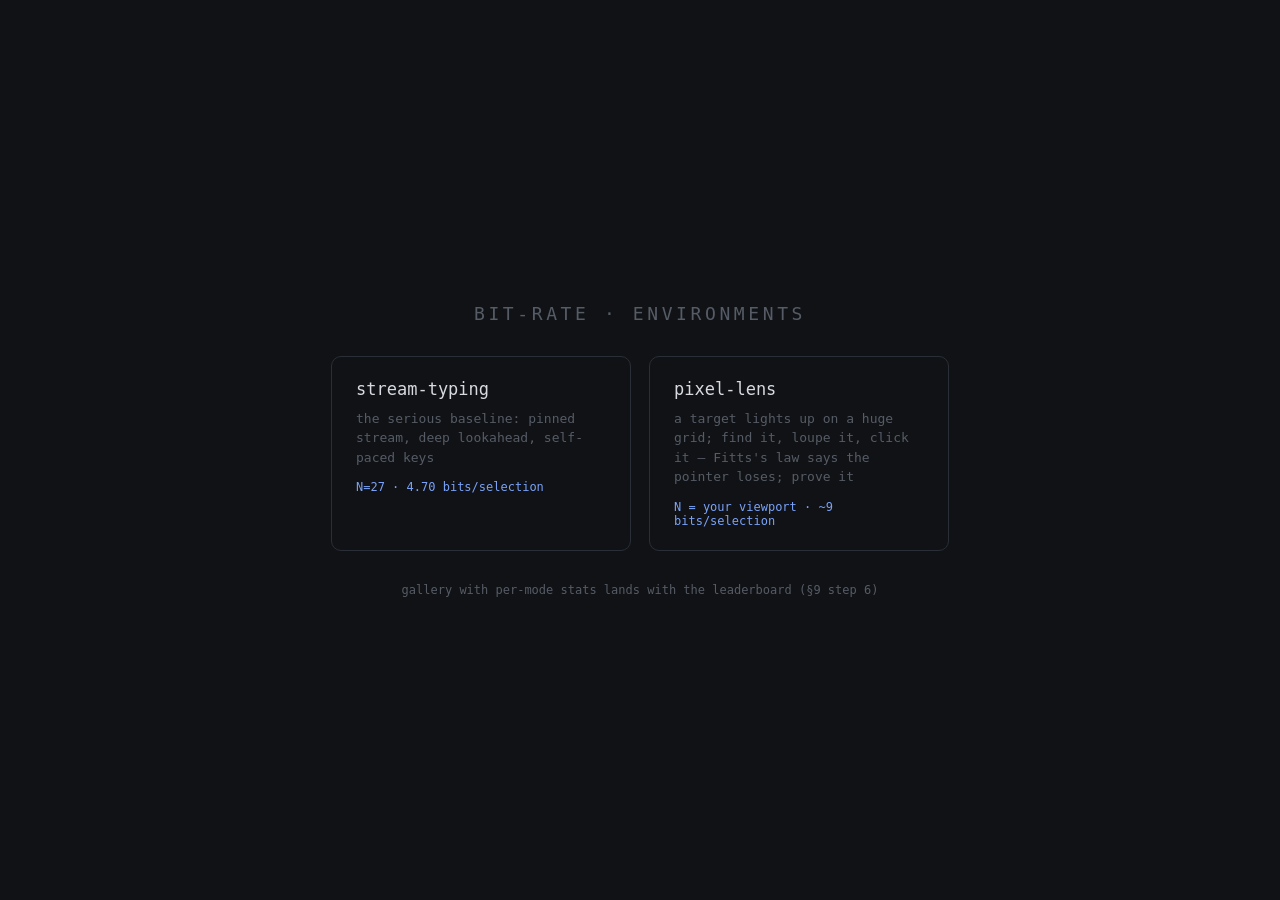
==== environments/index.html @ c582be6c "Add pixel-lens environment + numeric alphabets + shared results renderer - pixel-lens (spec §5): hug" ====
<!doctype html>
<html lang="en">
<head>
<meta charset="utf-8">
<meta name="viewport" content="width=device-width, initial-scale=1">
<title>bit-rate — environments</title>
<style>
  :root {
    --bg: #101216; --fg: #d7dae0; --dim: #565c66; --faint: #2a2e36;
    --caret: #7aa2f7;
    --mono: ui-monospace, SFMono-Regular, Menlo, Consolas, monospace;
  }
  * { margin: 0; padding: 0; box-sizing: border-box; }
  body {
    background: var(--bg); color: var(--fg); font-family: var(--mono);
    min-height: 100vh; display: flex; flex-direction: column;
    align-items: center; justify-content: center; gap: 2rem; padding: 24px;
  }
  h1 { font-size: 18px; letter-spacing: .2em; text-transform: uppercase; color: var(--dim); font-weight: normal; }
  .tiles { display: flex; gap: 18px; flex-wrap: wrap; justify-content: center; }
  a.tile {
    display: block; width: 300px; padding: 22px 24px; text-decoration: none;
    border: 1px solid var(--faint); border-radius: 10px; color: var(--fg);
  }
  a.tile:hover { border-color: var(--caret); }
  .tile .name { font-size: 17px; }
  .tile .desc { color: var(--dim); font-size: 13px; margin-top: .6rem; line-height: 1.5; }
  .tile .bits { color: var(--caret); font-size: 12px; margin-top: .8rem; }
  .foot { color: var(--dim); font-size: 12px; }
</style>
</head>
<body>
  <h1>bit-rate · environments</h1>
  <div class="tiles">
    <a class="tile" href="stream-typing/">
      <div class="name">stream-typing</div>
      <div class="desc">the serious baseline: pinned stream, deep lookahead, self-paced keys</div>
      <div class="bits">N=27 · 4.70 bits/selection</div>
    </a>
    <a class="tile" href="pixel-lens/">
      <div class="name">pixel-lens</div>
      <div class="desc">a target lights up on a huge grid; find it, loupe it, click it — Fitts's law says the pointer loses; prove it</div>
      <div class="bits">N = your viewport · ~9 bits/selection</div>
    </a>
  </div>
  <div class="foot">gallery with per-mode stats lands with the leaderboard (§9 step 6)</div>
</body>
</html>
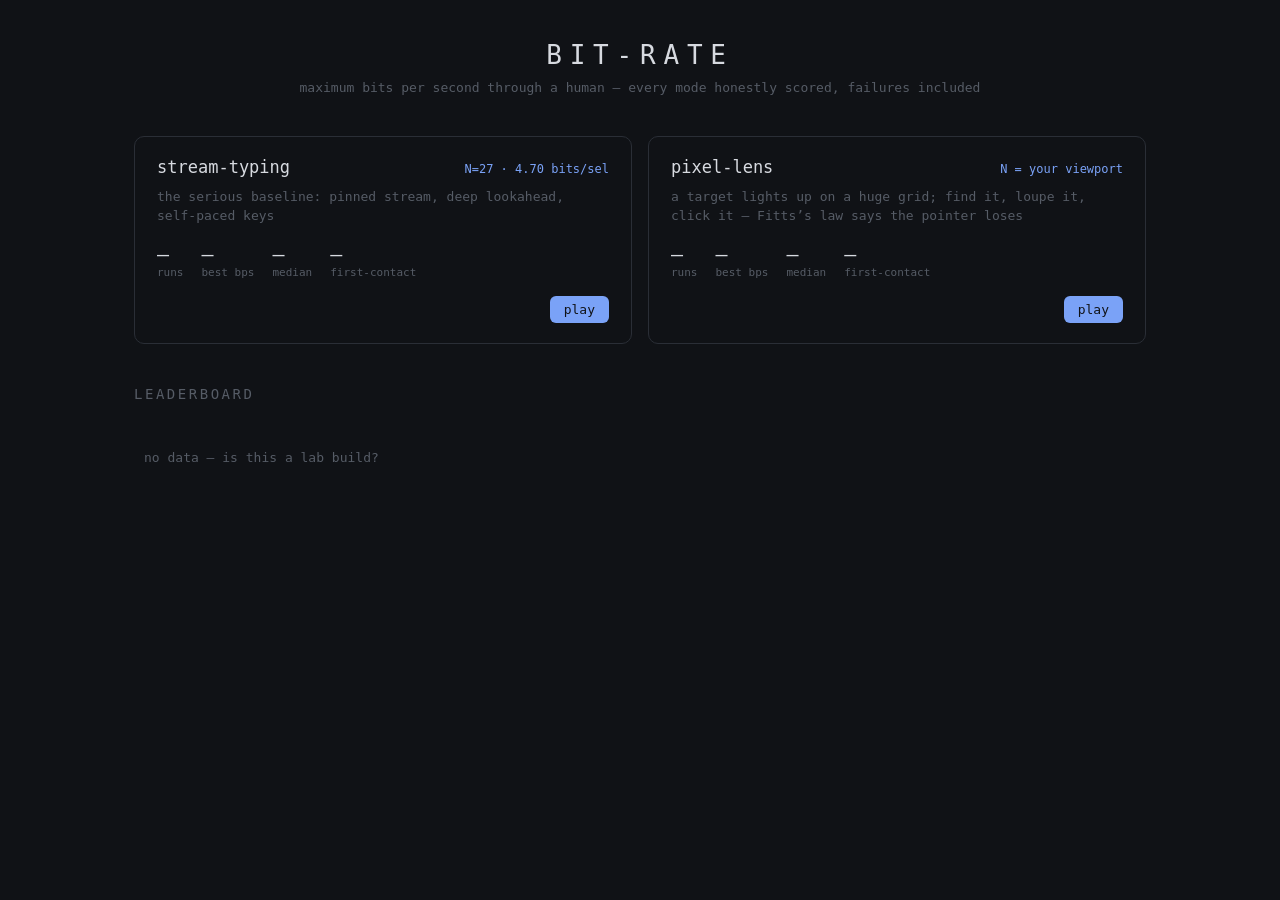
==== commit fce99a0a: "Step 6: leaderboard, run detail view, progress strips, gallery - Lab-only API (build-tagged out of s" ====
--- a/environments/index.html
+++ b/environments/index.html
@@ -3,46 +3,30 @@
 <head>
 <meta charset="utf-8">
 <meta name="viewport" content="width=device-width, initial-scale=1">
-<title>bit-rate — environments</title>
-<style>
-  :root {
-    --bg: #101216; --fg: #d7dae0; --dim: #565c66; --faint: #2a2e36;
-    --caret: #7aa2f7;
-    --mono: ui-monospace, SFMono-Regular, Menlo, Consolas, monospace;
-  }
-  * { margin: 0; padding: 0; box-sizing: border-box; }
-  body {
-    background: var(--bg); color: var(--fg); font-family: var(--mono);
-    min-height: 100vh; display: flex; flex-direction: column;
-    align-items: center; justify-content: center; gap: 2rem; padding: 24px;
-  }
-  h1 { font-size: 18px; letter-spacing: .2em; text-transform: uppercase; color: var(--dim); font-weight: normal; }
-  .tiles { display: flex; gap: 18px; flex-wrap: wrap; justify-content: center; }
-  a.tile {
-    display: block; width: 300px; padding: 22px 24px; text-decoration: none;
-    border: 1px solid var(--faint); border-radius: 10px; color: var(--fg);
-  }
-  a.tile:hover { border-color: var(--caret); }
-  .tile .name { font-size: 17px; }
-  .tile .desc { color: var(--dim); font-size: 13px; margin-top: .6rem; line-height: 1.5; }
-  .tile .bits { color: var(--caret); font-size: 12px; margin-top: .8rem; }
-  .foot { color: var(--dim); font-size: 12px; }
-</style>
+<title>bit-rate — gallery</title>
+<link rel="stylesheet" href="gallery.css">
+<link rel="stylesheet" href="common/results.css">
 </head>
 <body>
-  <h1>bit-rate · environments</h1>
-  <div class="tiles">
-    <a class="tile" href="stream-typing/">
-      <div class="name">stream-typing</div>
-      <div class="desc">the serious baseline: pinned stream, deep lookahead, self-paced keys</div>
-      <div class="bits">N=27 · 4.70 bits/selection</div>
-    </a>
-    <a class="tile" href="pixel-lens/">
-      <div class="name">pixel-lens</div>
-      <div class="desc">a target lights up on a huge grid; find it, loupe it, click it — Fitts's law says the pointer loses; prove it</div>
-      <div class="bits">N = your viewport · ~9 bits/selection</div>
-    </a>
-  </div>
-  <div class="foot">gallery with per-mode stats lands with the leaderboard (§9 step 6)</div>
+  <header>
+    <h1>bit-rate</h1>
+    <div class="tagline">maximum bits per second through a human — every mode honestly scored, failures included</div>
+  </header>
+
+  <section id="tiles"></section>
+
+  <section id="progress-section" hidden>
+    <h2>your progress</h2>
+    <div id="progress"></div>
+  </section>
+
+  <section id="board-section">
+    <h2>leaderboard <span id="board-note" class="note"></span></h2>
+    <div id="board-tabs"></div>
+    <div id="board"></div>
+  </section>
+
+<script src="common/results.js"></script>
+<script src="gallery.js"></script>
 </body>
 </html>
--- a/environments/gallery.css
+++ b/environments/gallery.css
@@ -0,0 +1,165 @@
+/* bit-rate gallery + leaderboard (spec §5, §4.4). */
+
+:root {
+  --bg: #101216;
+  --fg: #d7dae0;
+  --dim: #565c66;
+  --faint: #2a2e36;
+  --err: #e05252;
+  --accent: #e0b452;
+  --live: #58b368;
+  --caret: #7aa2f7;
+  --mono: ui-monospace, SFMono-Regular, Menlo, Consolas, monospace;
+}
+
+* { margin: 0; padding: 0; box-sizing: border-box; }
+[hidden] { display: none !important; }
+
+body {
+  background: var(--bg);
+  color: var(--fg);
+  font-family: var(--mono);
+  padding: 40px 24px 80px;
+  max-width: 1060px;
+  margin: 0 auto;
+}
+
+header { text-align: center; margin-bottom: 2.6rem; }
+h1 { font-size: 26px; letter-spacing: .3em; text-transform: uppercase; font-weight: normal; }
+.tagline { color: var(--dim); font-size: 13px; margin-top: .6rem; }
+
+h2 {
+  font-size: 14px;
+  letter-spacing: .18em;
+  text-transform: uppercase;
+  color: var(--dim);
+  font-weight: normal;
+  margin: 2.6rem 0 1rem;
+}
+h2 .note { text-transform: none; letter-spacing: 0; font-size: 12px; }
+
+/* ---- environment tiles ---- */
+
+#tiles {
+  display: grid;
+  grid-template-columns: repeat(auto-fit, minmax(300px, 1fr));
+  gap: 16px;
+}
+.tile-env {
+  border: 1px solid var(--faint);
+  border-radius: 10px;
+  padding: 20px 22px;
+}
+.tile-env .t-head { display: flex; justify-content: space-between; align-items: baseline; }
+.tile-env .t-name { font-size: 17px; }
+.tile-env .t-bits { color: var(--caret); font-size: 12px; }
+.tile-env .t-desc { color: var(--dim); font-size: 13px; margin-top: .6rem; line-height: 1.5; min-height: 2.8em; }
+.tile-env .t-stats { display: flex; gap: 18px; margin-top: 1rem; }
+.tile-env .t-stat .v { font-size: 20px; color: var(--fg); }
+.tile-env .t-stat .l { font-size: 11px; color: var(--dim); }
+.tile-env .t-foot { display: flex; justify-content: space-between; align-items: center; margin-top: 1.1rem; }
+.tile-env .t-spark svg { display: block; }
+.tile-env a.launch {
+  color: var(--bg);
+  background: var(--caret);
+  text-decoration: none;
+  font-size: 13px;
+  padding: 6px 14px;
+  border-radius: 6px;
+}
+.tile-env a.launch:hover { filter: brightness(1.1); }
+.tile-env .t-none { color: var(--dim); font-size: 12px; }
+
+/* ---- progress strips ---- */
+
+#progress {
+  display: grid;
+  grid-template-columns: repeat(auto-fit, minmax(320px, 1fr));
+  gap: 22px;
+}
+#progress figure figcaption { color: var(--dim); font-size: 12px; margin-bottom: 6px; }
+#progress svg { width: 100%; height: auto; display: block; }
+
+/* ---- leaderboard ---- */
+
+#board-tabs { display: flex; gap: 8px; margin-bottom: 12px; }
+#board-tabs button {
+  font-family: var(--mono);
+  font-size: 13px;
+  color: var(--dim);
+  background: none;
+  border: 1px solid var(--faint);
+  border-radius: 5px;
+  padding: 4px 12px;
+  cursor: pointer;
+}
+#board-tabs button:hover { color: var(--fg); }
+#board-tabs button.on { color: var(--bg); background: var(--caret); border-color: var(--caret); }
+
+table.lb { width: 100%; border-collapse: collapse; }
+.lb th {
+  text-align: left;
+  color: var(--dim);
+  font-size: 11px;
+  font-weight: normal;
+  letter-spacing: .08em;
+  text-transform: uppercase;
+  padding: 6px 10px;
+  border-bottom: 1px solid var(--faint);
+}
+.lb td {
+  padding: 9px 10px;
+  font-size: 14px;
+  border-bottom: 1px solid #1a1d23;
+  color: var(--dim);
+}
+.lb tr.row { cursor: pointer; }
+.lb tr.row:hover td { background: #14171c; }
+.lb td.bps { color: var(--fg); font-size: 16px; font-variant-numeric: tabular-nums; }
+.lb td.rank { color: var(--dim); font-variant-numeric: tabular-nums; }
+.lb .you {
+  color: var(--live);
+  border: 1px solid var(--live);
+  border-radius: 3px;
+  font-size: 10px;
+  padding: 0 5px;
+  margin-left: 7px;
+}
+.lb .player { color: var(--fg); }
+.lb tr.detail-row > td { padding: 0; border-bottom: 1px solid var(--faint); }
+
+.lb-detail { padding: 20px 12px 26px; }
+.lb-detail .d-head {
+  display: flex;
+  justify-content: space-between;
+  align-items: baseline;
+  margin-bottom: 14px;
+  flex-wrap: wrap;
+  gap: 8px;
+}
+.lb-detail .d-title { color: var(--dim); font-size: 12px; }
+.lb-detail .d-title b { color: var(--fg); font-weight: normal; }
+.lb-detail a.replay {
+  color: var(--caret);
+  text-decoration: none;
+  font-size: 13px;
+  border: 1px solid var(--caret);
+  border-radius: 5px;
+  padding: 4px 12px;
+}
+.lb-detail a.replay:hover { background: rgba(122, 162, 247, .12); }
+/* The shared renderer's containers, scoped inside a detail row. */
+.lb-detail .d-tiles { display: flex; flex-wrap: wrap; gap: 10px; margin-bottom: 16px; }
+.lb-detail .d-charts { display: flex; flex-wrap: wrap; gap: 22px; }
+.lb-detail .d-charts figure { flex: 1 1 340px; max-width: 480px; }
+.lb-detail .d-charts figcaption { color: var(--dim); font-size: 12px; margin-bottom: 6px; }
+.lb-detail .d-charts .err-key { color: var(--err); float: right; }
+.lb-detail .d-charts svg { width: 100%; height: auto; display: block; }
+.lb-detail .d-loading { color: var(--dim); font-size: 13px; padding: 12px; }
+
+.empty {
+  color: var(--dim);
+  font-size: 13px;
+  padding: 18px 10px;
+  line-height: 1.6;
+}
--- a/environments/common/results.css
+++ b/environments/common/results.css
@@ -0,0 +1,82 @@
+/* Shared post-run results view + chart styles (spec §4.3/§4.4:
+   one renderer, every environment). Pages define the color vars. */
+
+
+#results {
+  position: absolute;
+  inset: 0;
+  overflow-y: auto;
+  display: flex;
+  flex-direction: column;
+  align-items: center;
+  padding: 4vh 24px 24px;
+}
+
+#res-hero { text-align: center; }
+#res-hero .res-title {
+  color: var(--dim);
+  font-size: 14px;
+  letter-spacing: .15em;
+  text-transform: uppercase;
+}
+#res-hero .res-bps {
+  font-size: 72px;           /* hero figure; same face as everything else */
+  color: var(--fg);
+  line-height: 1.15;
+}
+#res-hero .res-bps span { font-size: 22px; color: var(--dim); }
+#res-hero .res-sub { color: var(--dim); font-size: 16px; margin-top: .3rem; }
+#res-hero .res-sub b { color: var(--fg); font-weight: normal; }
+#res-hero .res-note { color: var(--dim); font-size: 13px; margin-top: .6rem; }
+#res-hero .res-note.warn { color: var(--err); }
+
+#res-tiles {
+  display: flex;
+  flex-wrap: wrap;
+  justify-content: center;
+  gap: 10px;
+  margin-top: 2rem;
+  max-width: 860px;
+}
+.tile {
+  border: 1px solid var(--faint);
+  border-radius: 8px;
+  padding: 10px 16px;
+  min-width: 118px;
+}
+.tile .t-label { color: var(--dim); font-size: 11px; letter-spacing: .05em; }
+.tile .t-value { color: var(--fg); font-size: 24px; margin-top: 2px; }
+.tile .t-sub { color: var(--dim); font-size: 11px; margin-top: 2px; }
+
+#res-charts {
+  display: flex;
+  flex-wrap: wrap;
+  justify-content: center;
+  gap: 22px;
+  margin-top: 1.8rem;
+  width: 100%;
+  max-width: 1000px;
+}
+#res-charts figure { flex: 1 1 380px; max-width: 500px; }
+#res-charts figcaption {
+  color: var(--dim);
+  font-size: 12px;
+  letter-spacing: .05em;
+  margin-bottom: 6px;
+}
+#res-charts .err-key { color: var(--err); float: right; }
+#res-charts svg { width: 100%; height: auto; display: block; }
+/* Chart mark classes are global: the results view, the leaderboard detail
+   rows, and the gallery sparklines/progress strips all draw with them. */
+svg .grid { stroke: var(--faint); stroke-width: 1; }
+svg .axis-label { fill: var(--dim); font-size: 10px; font-family: var(--mono); }
+svg .data-line { stroke: var(--caret); stroke-width: 2; fill: none; stroke-linejoin: round; stroke-linecap: round; }
+svg .data-wash { fill: var(--caret); opacity: .1; }
+svg .data-dot { fill: var(--caret); stroke: var(--bg); stroke-width: 2; }
+svg .data-bar { fill: var(--caret); }
+svg .err-tick { fill: var(--err); }
+svg .marker-line { stroke: var(--dim); stroke-width: 1; }
+
+#res-footer { color: var(--dim); font-size: 13px; margin-top: 2rem; }
+#res-footer b { color: var(--fg); font-weight: normal; }
+
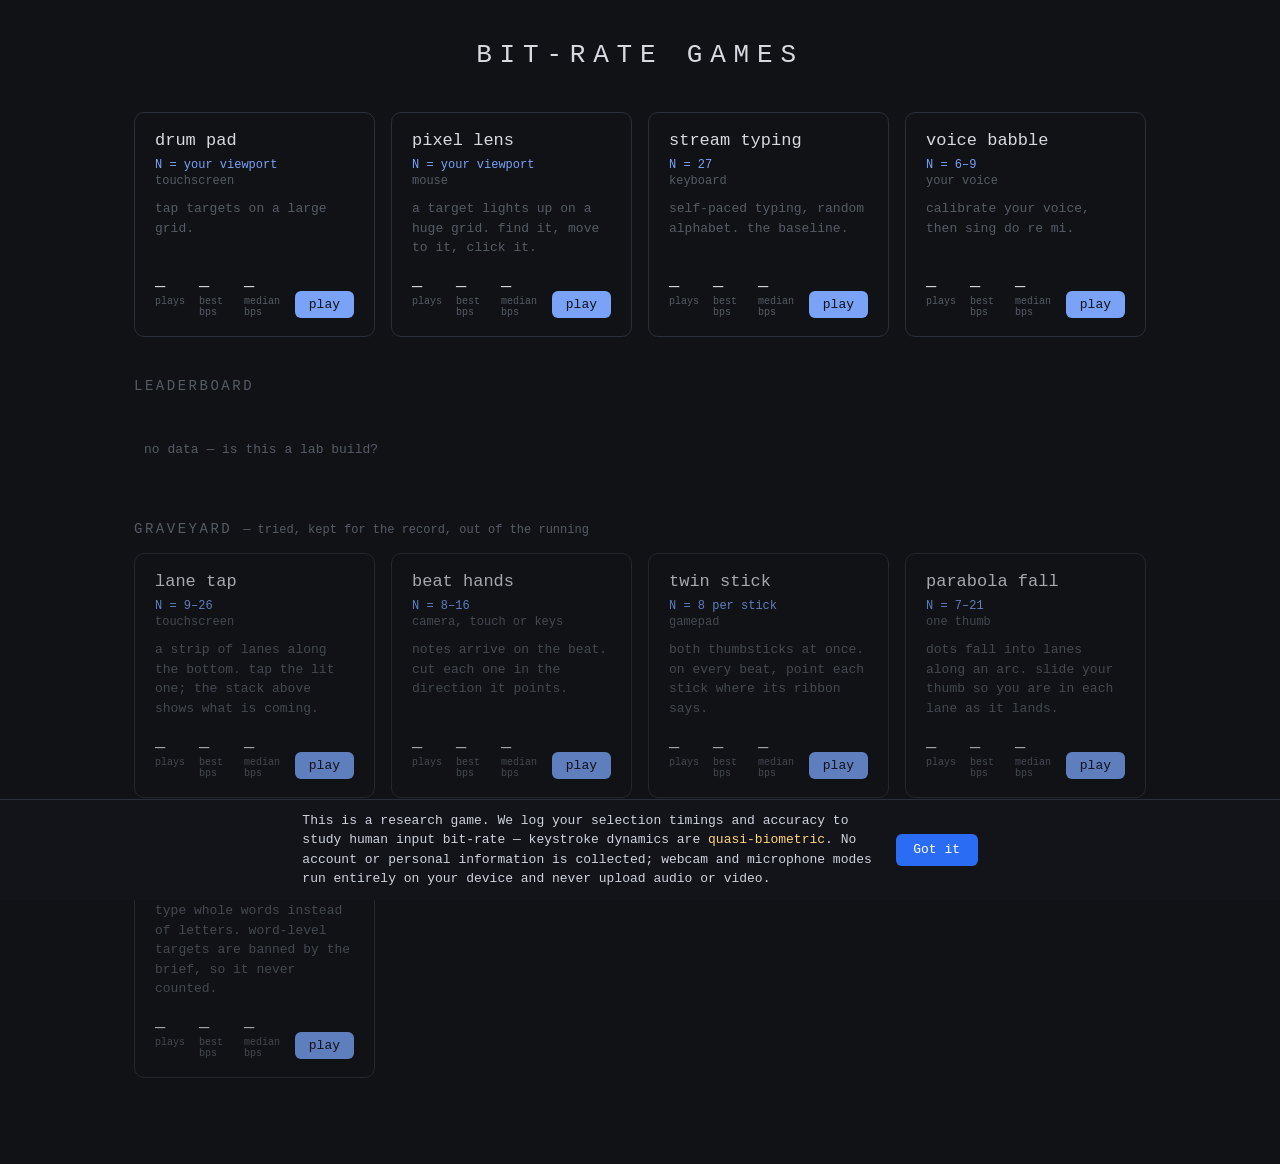
==== commit dc0d2b7f: "envs: one header band everywhere; split pixel lens / drum pad; rebuild the gallery Resolves the §4.3" ====
--- a/environments/index.html
+++ b/environments/index.html
@@ -9,16 +9,10 @@
 </head>
 <body>
   <header>
-    <h1>bit-rate</h1>
-    <div class="tagline">maximum bits per second through a human — every mode honestly scored, failures included</div>
+    <h1>bit-rate games</h1>
   </header>
 
   <section id="tiles"></section>
-
-  <section id="progress-section" hidden>
-    <h2>your progress</h2>
-    <div id="progress"></div>
-  </section>
 
   <section id="board-section">
     <h2>leaderboard <span id="board-note" class="note"></span></h2>
@@ -26,6 +20,19 @@
     <div id="board"></div>
   </section>
 
+  <section id="progress-section" hidden>
+    <h2>your progress</h2>
+    <div id="progress"></div>
+  </section>
+
+  <!-- The graveyard: built, played, and beaten by something above. Kept
+       because a mode that didn't work is a result too — but out of the
+       leaderboard, which ranks the games still in the running. -->
+  <section id="graveyard-section" hidden>
+    <h2>graveyard <span class="note">— tried, kept for the record, out of the running</span></h2>
+    <div id="graveyard"></div>
+  </section>
+
 <script src="common/results.js"></script>
 <script src="gallery.js"></script>
 </body>
--- a/environments/gallery.css
+++ b/environments/gallery.css
@@ -26,7 +26,6 @@
 
 header { text-align: center; margin-bottom: 2.6rem; }
 h1 { font-size: 26px; letter-spacing: .3em; text-transform: uppercase; font-weight: normal; }
-.tagline { color: var(--dim); font-size: 13px; margin-top: .6rem; }
 
 h2 {
   font-size: 14px;
@@ -40,25 +39,38 @@
 
 /* ---- environment tiles ---- */
 
-#tiles {
+/* The four live games sit side by side; the graveyard uses the same card. */
+#tiles, #graveyard {
   display: grid;
-  grid-template-columns: repeat(auto-fit, minmax(300px, 1fr));
+  grid-template-columns: repeat(auto-fit, minmax(230px, 1fr));
   gap: 16px;
 }
 .tile-env {
+  display: flex;
+  flex-direction: column;
   border: 1px solid var(--faint);
   border-radius: 10px;
-  padding: 20px 22px;
+  padding: 18px 20px;
 }
-.tile-env .t-head { display: flex; justify-content: space-between; align-items: baseline; }
-.tile-env .t-name { font-size: 17px; }
-.tile-env .t-bits { color: var(--caret); font-size: 12px; }
-.tile-env .t-desc { color: var(--dim); font-size: 13px; margin-top: .6rem; line-height: 1.5; min-height: 2.8em; }
-.tile-env .t-stats { display: flex; gap: 18px; margin-top: 1rem; }
-.tile-env .t-stat .v { font-size: 20px; color: var(--fg); }
-.tile-env .t-stat .l { font-size: 11px; color: var(--dim); }
-.tile-env .t-foot { display: flex; justify-content: space-between; align-items: center; margin-top: 1.1rem; }
-.tile-env .t-spark svg { display: block; }
+/* Title, then what you're choosing between and what you're choosing with,
+   then a line about the game. The footer holds the record and the way in. */
+.tile-env .t-name { font-size: 17px; white-space: nowrap; }
+.tile-env .t-n { color: var(--caret); font-size: 12px; margin-top: .5rem; }
+.tile-env .t-trait { color: var(--dim); font-size: 12px; margin-top: .15rem; }
+.tile-env .t-desc { color: var(--dim); font-size: 13px; margin-top: .7rem; line-height: 1.5; }
+.tile-env .t-foot {
+  display: flex;
+  justify-content: space-between;
+  align-items: flex-end;
+  gap: 12px;
+  margin-top: auto;
+  padding-top: 1.2rem;
+}
+.tile-env .t-stats { display: flex; gap: 14px; }
+.tile-env .t-stat .v { font-size: 17px; color: var(--fg); }
+.tile-env .t-stat .l { font-size: 10px; color: var(--dim); }
+#graveyard .tile-env { opacity: .75; }
+#graveyard .tile-env:hover { opacity: 1; }
 .tile-env a.launch {
   color: var(--bg);
   background: var(--caret);
@@ -163,3 +175,16 @@
   padding: 18px 10px;
   line-height: 1.6;
 }
+
+/* Off-brief environments: rule-violating lab toys, quarantined visibly. */
+.off-brief {
+  color: var(--err);
+  border: 1px solid var(--err);
+  border-radius: 3px;
+  font-size: 10px;
+  padding: 0 5px;
+  vertical-align: middle;
+  letter-spacing: .05em;
+  text-transform: uppercase;
+}
+.off-brief-note { color: var(--err); opacity: .8; }
--- a/environments/common/results.css
+++ b/environments/common/results.css
@@ -1,6 +1,216 @@
 /* Shared post-run results view + chart styles (spec §4.3/§4.4:
    one renderer, every environment). Pages define the color vars. */
 
+/* ---- the header band (every environment, same three zones) ----
+   left   #corner  — mode banner + the run controls (Enter / Esc)
+   middle #cfg     — what this variant is set to, with the settings button
+                     under it: the config is the label, the button is the way
+                     to change it
+   right  #hud     — the live figures the assignment requires (running bits/s
+                     at >=1 Hz, plus N / Sc / Si) and the pace graph
+
+   It's an in-flow band, not a floating overlay: the play field starts below it
+   (`top: var(--topbar-h)`), so header content can never draw over the game.
+   JS publishes --topbar-h from the measured height, because the band reflows
+   with content and viewport (spec §4.3.1). */
+#topbar {
+  position: relative;
+  z-index: 5;
+  display: grid;
+  grid-template-columns: auto 1fr auto;
+  grid-template-areas:
+    "banner cfg hud"
+    "help   cfg hud";
+  align-items: center;
+  column-gap: 20px;
+  row-gap: 7px;
+  padding: 10px 18px;
+  border-bottom: 1px solid var(--faint);
+}
+#mode-banner { grid-area: banner; justify-self: start; align-self: end; }
+#mode-help { grid-area: help; align-self: start; }
+#cfg { grid-area: cfg; }
+#hud { grid-area: hud; }
+
+/* Middle zone: the honest accounting (spec §7) and the way to change it. */
+#cfg {
+  flex: 1 1 auto;
+  min-width: 0;
+  display: flex;
+  flex-direction: column;
+  align-items: center;
+  gap: 6px;
+  text-align: center;
+}
+#res-info {
+  color: var(--dim);
+  font-size: 12.5px;
+  line-height: 1.5;
+}
+#res-info b { color: var(--fg); font-weight: normal; }
+#cfg .act { font-size: 12.5px; padding: 6px 11px; }
+
+#hud {
+  flex: 0 0 auto;
+  display: flex;
+  align-items: center;
+  gap: 14px;
+  color: var(--dim);
+  font-size: 14px;
+  line-height: 1.45;
+  text-align: right;
+}
+/* Fixed width, tabular figures: Sc/Si grow by a digit mid-run and the band
+   must not move under the player when they do. Sized for the widest line any
+   environment produces (a four-digit N plus three-digit counts). */
+#hud-metrics {
+  text-align: right;
+  white-space: nowrap;
+  font-variant-numeric: tabular-nums;
+  min-width: 27ch;
+}
+#hud-bps { font-size: 20px; color: var(--fg); }
+.hud-unit { font-size: 12px; color: var(--dim); }
+
+/* ---- live pace graph (every environment's header) ----
+   Blue line so it never collides with target colors. Rendered from page load
+   rather than on first input, so the band never changes height under the
+   player. Var fallbacks keep it correct even if a page's theme omits one. */
+.hud-spark-host {
+  flex: 0 0 auto;
+  padding: 5px 7px 3px;
+  border: 1px solid var(--faint, #2a2e36);
+  border-radius: 7px;
+  text-align: right;
+  pointer-events: none;
+  white-space: nowrap;
+}
+.hud-spark-host .spark-svg { display: block; width: 208px; height: 50px; }
+.hud-spark-host .spark-cap { font-size: 11px; color: var(--dim, #565c66); margin-top: 2px; }
+.hud-spark-host .spark-area { fill: rgba(122, 162, 247, .14); stroke: none; }
+.hud-spark-host .spark-base { stroke: var(--faint, #2a2e36); stroke-width: 1; }
+.hud-spark-host .spark-line {
+  fill: none;
+  stroke: var(--caret, #7aa2f7);
+  stroke-width: 1.5;
+  vector-effect: non-scaling-stroke;
+}
+
+
+/* ---- action controls: one control family, every environment ----
+   Both places a run can be started or ended use the same markup —
+   <button type="button" class="act click" data-act="…"><kbd>Key</kbd>label</button>
+   — the corner #mode-help during play, #res-footer on the score screen. The
+   hotkey stays the fast path; the chip is a real button so touch devices (no
+   keyboard) can do everything a keyboard can. Styled here rather than in each
+   game.css — this file loads after every game.css, so the eight environments
+   get the same shape, chip, hover and tap target and can't drift apart. */
+.act {
+  display: inline-flex;
+  align-items: center;
+  font: 13px/1.4 var(--mono, ui-monospace, SFMono-Regular, Menlo, monospace);
+  color: var(--dim);
+  background: none;
+  border: 1px solid transparent;
+  border-radius: 6px;
+  padding: 5px 9px;
+  text-align: left;
+}
+/* Non-clickable lines (status notes) sit flush with the banner above them. */
+.act:not(.click) { padding-left: 0; padding-right: 0; }
+.armed-note { color: var(--accent); }
+.act.click {
+  cursor: pointer;
+  border-color: var(--faint);
+  background: rgba(255, 255, 255, .025);
+  touch-action: manipulation;
+  -webkit-tap-highlight-color: transparent;
+}
+.act.click:hover { color: var(--fg); border-color: var(--dim); }
+.act.click:active { background: rgba(255, 255, 255, .07); }
+.act.click:focus-visible { outline: 2px solid var(--caret); outline-offset: 2px; }
+/* <kbd> = the hotkey that does the same thing; .chip = a glyph for controls
+   that have no hotkey (settings). Same box either way — the chip is what makes
+   a line read as a control rather than a caption. */
+.act kbd,
+.act .chip {
+  flex: none;
+  color: var(--fg);
+  border: 1px solid var(--faint);
+  border-radius: 3px;
+  padding: 0 5px;
+  margin-right: 7px;
+  font: inherit;
+  font-size: .92em;
+}
+
+/* In play: stacked under the mode banner, left-aligned, compact. */
+#mode-help {
+  margin-top: 7px;
+  display: flex;
+  flex-direction: column;
+  align-items: flex-start;
+  gap: 5px;
+  max-width: min(64vw, 360px);
+}
+
+/* The mode banner: the unmistakable practice/armed/scored affordance the
+   assignment asks for (a scored run must never start by accident). Shared so
+   the same chip means the same thing in all eight environments. */
+#mode-banner {
+  display: inline-block;
+  font-size: 13px;
+  letter-spacing: .12em;
+  text-transform: uppercase;
+  padding: 4px 10px;
+  border-radius: 4px;
+}
+.mode-practice { color: var(--dim); border: 1px solid var(--faint); }
+.mode-practice-live { color: var(--live); border: 1px solid var(--live); }
+.mode-armed { color: #111; background: var(--accent); }
+.mode-scored { color: var(--err); border: 1px solid var(--err); }
+.mode-scored::before { content: "● "; }
+
+/* ---- narrow viewports (a phone in portrait) ----
+   The band has to stay small: the play field is what the screen is for. Keep
+   the mode banner, the run controls, the settings button, and the figures the
+   assignment requires; drop the accounting line and the graph, both of which
+   are on the score screen anyway (spec §4.3.1). The hotkey chips go too —
+   there's no keyboard on a phone, so the buttons speak for themselves. */
+@media (max-width: 640px) {
+  #topbar {
+    grid-template-columns: auto auto 1fr;
+    grid-template-areas:
+      "banner cfg  hud"
+      "help   help help";
+    align-items: center;
+    column-gap: 10px;
+    row-gap: 6px;
+    padding: 8px 12px;
+  }
+  #mode-banner { align-self: center; }
+  #mode-help { align-self: center; }
+  #cfg { justify-self: start; }
+  #hud { justify-self: end; }
+  #res-info { display: none; }
+  #cfg .off-brief-banner { display: none; }
+  .hud-spark-host { display: none; }
+  #mode-help {
+    flex-direction: row;
+    flex-wrap: wrap;
+    margin-top: 0;
+    gap: 6px;
+    max-width: none;
+  }
+  #mode-help .act kbd { display: none; }
+  #mode-banner { font-size: 11px; padding: 3px 7px; letter-spacing: .08em; }
+  #cfg .act { padding: 6px 9px; }
+  #cfg .act .lbl { display: none; }  /* the gear alone is the button */
+  #cfg .act .chip { margin-right: 0; }
+  #hud { gap: 0; }
+  #hud-bps { font-size: 16px; }
+  #hud-metrics { font-size: 11.5px; line-height: 1.35; min-width: 24ch; }
+}
 
 #results {
   position: absolute;
@@ -77,6 +287,33 @@
 svg .err-tick { fill: var(--err); }
 svg .marker-line { stroke: var(--dim); stroke-width: 1; }
 
-#res-footer { color: var(--dim); font-size: 13px; margin-top: 2rem; }
-#res-footer b { color: var(--fg); font-weight: normal; }
-
+/* Score screen: the same two controls, centered under the charts. Roomier
+   than the in-play corner — nothing is competing for the space here, and a
+   ~44px target is what a thumb wants. */
+#res-footer {
+  display: flex;
+  flex-wrap: wrap;
+  justify-content: center;
+  gap: 12px;
+  margin-top: 2rem;
+  color: var(--dim);
+  font-size: 13px;
+}
+#res-footer .act { font-size: 14px; padding: 11px 16px; }
+
+
+/* Consent banner (spec §6) — fixed bottom strip, shown on the public deploy only. */
+#consent-banner {
+  position: fixed; left: 0; right: 0; bottom: 0; z-index: 9999;
+  display: flex; gap: 1rem; align-items: center; justify-content: center; flex-wrap: wrap;
+  padding: 0.7rem 1rem;
+  background: #12141a; color: #cfd3dc; border-top: 1px solid #2a2f3a;
+  font-family: ui-monospace, SFMono-Regular, Menlo, Consolas, monospace;
+  font-size: 13px; line-height: 1.5;
+}
+#consent-banner span { max-width: 74ch; }
+#consent-banner b { color: #ffd479; font-weight: normal; }
+#consent-banner button {
+  flex: none; cursor: pointer; padding: 0.4rem 1.1rem;
+  background: #2a6df4; color: #fff; border: 0; border-radius: 6px; font: inherit;
+}
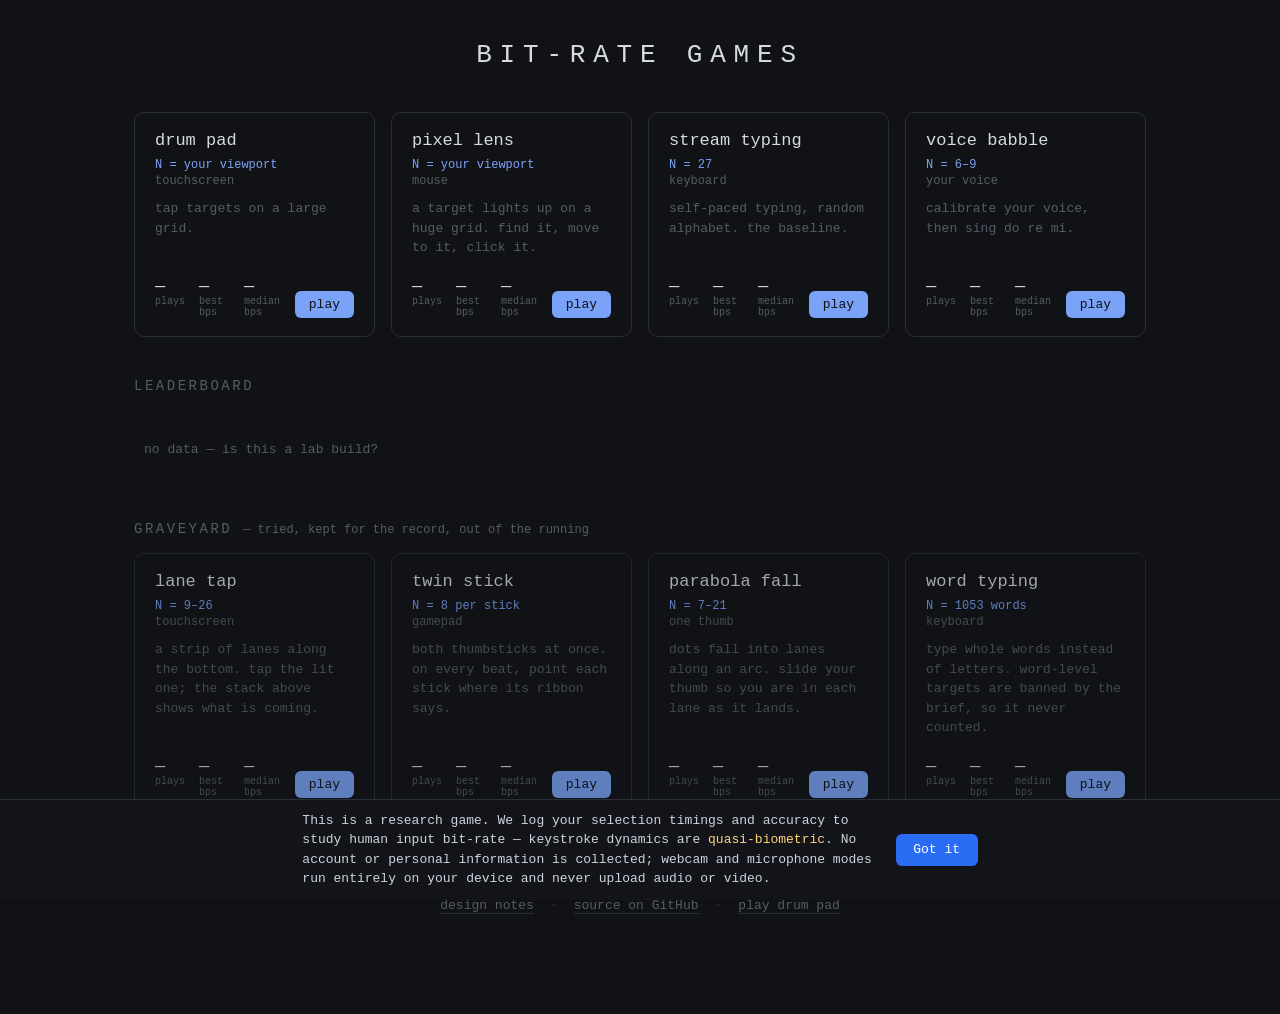
==== commit d7f101d9: "ship the web app, not a ZIP: gallery footer links, docs amended Owner decision: the submission is th" ====
--- a/environments/index.html
+++ b/environments/index.html
@@ -33,6 +33,18 @@
     <div id="graveyard"></div>
   </section>
 
+  <!-- The submission is this site (spec §8): the game is the deployed web app,
+       and these two links are the rest of the deliverable — the design
+       rationale the brief asks for, and the source. The README is self-hosted
+       as well as visible on GitHub so it works before anyone clicks out. -->
+  <footer id="gal-foot">
+    <a href="/readme">design notes</a>
+    <span class="sep">·</span>
+    <a href="https://github.com/maxbates/bitrate" target="_blank" rel="noopener">source on GitHub</a>
+    <span class="sep">·</span>
+    <a href="/env/drum-pad/">play drum pad</a>
+  </footer>
+
 <script src="common/results.js"></script>
 <script src="gallery.js"></script>
 </body>
--- a/environments/gallery.css
+++ b/environments/gallery.css
@@ -129,6 +129,7 @@
 .lb tr.row:hover td { background: #14171c; }
 .lb td.bps { color: var(--fg); font-size: 16px; font-variant-numeric: tabular-nums; }
 .lb td.rank { color: var(--dim); font-variant-numeric: tabular-nums; }
+.lb td.round { font-variant-numeric: tabular-nums; cursor: help; }
 .lb .you {
   color: var(--live);
   border: 1px solid var(--live);
@@ -188,3 +189,31 @@
   text-transform: uppercase;
 }
 .off-brief-note { color: var(--err); opacity: .8; }
+
+/* Footer: the non-game half of the deliverable — design notes and source.
+   Centred and quiet; it is a signpost, not a call to action. */
+#gal-foot {
+  margin: 3.5rem 0 1rem;
+  padding-top: 1.5rem;
+  border-top: 1px solid var(--faint);
+  text-align: center;
+  font-size: 13px;
+  color: var(--dim);
+  display: flex;
+  flex-wrap: wrap;
+  justify-content: center;
+  gap: .5rem 1rem;
+}
+#gal-foot a {
+  color: var(--dim);
+  text-decoration: none;
+  border-bottom: 1px solid var(--faint);
+}
+#gal-foot a:hover { color: var(--fg); border-bottom-color: var(--dim); }
+/* The separators are decoration between links; on a wrapped narrow layout the
+   gap already does that job, so they only earn their place on one line. */
+#gal-foot .sep { color: var(--faint); }
+@media (max-width: 480px) {
+  #gal-foot { flex-direction: column; gap: .75rem; }
+  #gal-foot .sep { display: none; }
+}
--- a/environments/common/results.css
+++ b/environments/common/results.css
@@ -22,6 +22,10 @@
     "banner cfg hud"
     "help   cfg hud";
   align-items: center;
+  /* JS latches the band to the tallest state it has needed (trackHeaderHeight),
+     so a mode change can never pull the field up. Any space that reserves goes
+     to the bottom — the content stays exactly where it was. */
+  align-content: start;
   column-gap: 20px;
   row-gap: 7px;
   padding: 10px 18px;
@@ -71,6 +75,10 @@
 }
 #hud-bps { font-size: 20px; color: var(--fg); }
 .hud-unit { font-size: 12px; color: var(--dim); }
+/* The clock line is blank until a run starts. Keep its line box anyway: with
+   no text the block loses a line, and on a phone that first selection would
+   otherwise grow the band — which is the play field's top edge. */
+#hud-time:empty::before { content: "\00a0"; }
 
 /* ---- live pace graph (every environment's header) ----
    Blue line so it never collides with target colors. Rendered from page load
@@ -119,6 +127,9 @@
 /* Non-clickable lines (status notes) sit flush with the banner above them. */
 .act:not(.click) { padding-left: 0; padding-right: 0; }
 .armed-note { color: var(--accent); }
+/* Two lengths of one label: a phone band is one line from wrapping, and a
+   wrapped band is a shorter play field. Same meaning, fewer characters. */
+.narrow-only { display: none; }
 .act.click {
   cursor: pointer;
   border-color: var(--faint);
@@ -126,6 +137,7 @@
   touch-action: manipulation;
   -webkit-tap-highlight-color: transparent;
 }
+a.act { text-decoration: none; } /* the design-notes link is a control, not prose */
 .act.click:hover { color: var(--fg); border-color: var(--dim); }
 .act.click:active { background: rgba(255, 255, 255, .07); }
 .act.click:focus-visible { outline: 2px solid var(--caret); outline-offset: 2px; }
@@ -203,6 +215,8 @@
     max-width: none;
   }
   #mode-help .act kbd { display: none; }
+  .wide-only { display: none; }
+  .narrow-only { display: inline; }
   #mode-banner { font-size: 11px; padding: 3px 7px; letter-spacing: .08em; }
   #cfg .act { padding: 6px 9px; }
   #cfg .act .lbl { display: none; }  /* the gear alone is the button */
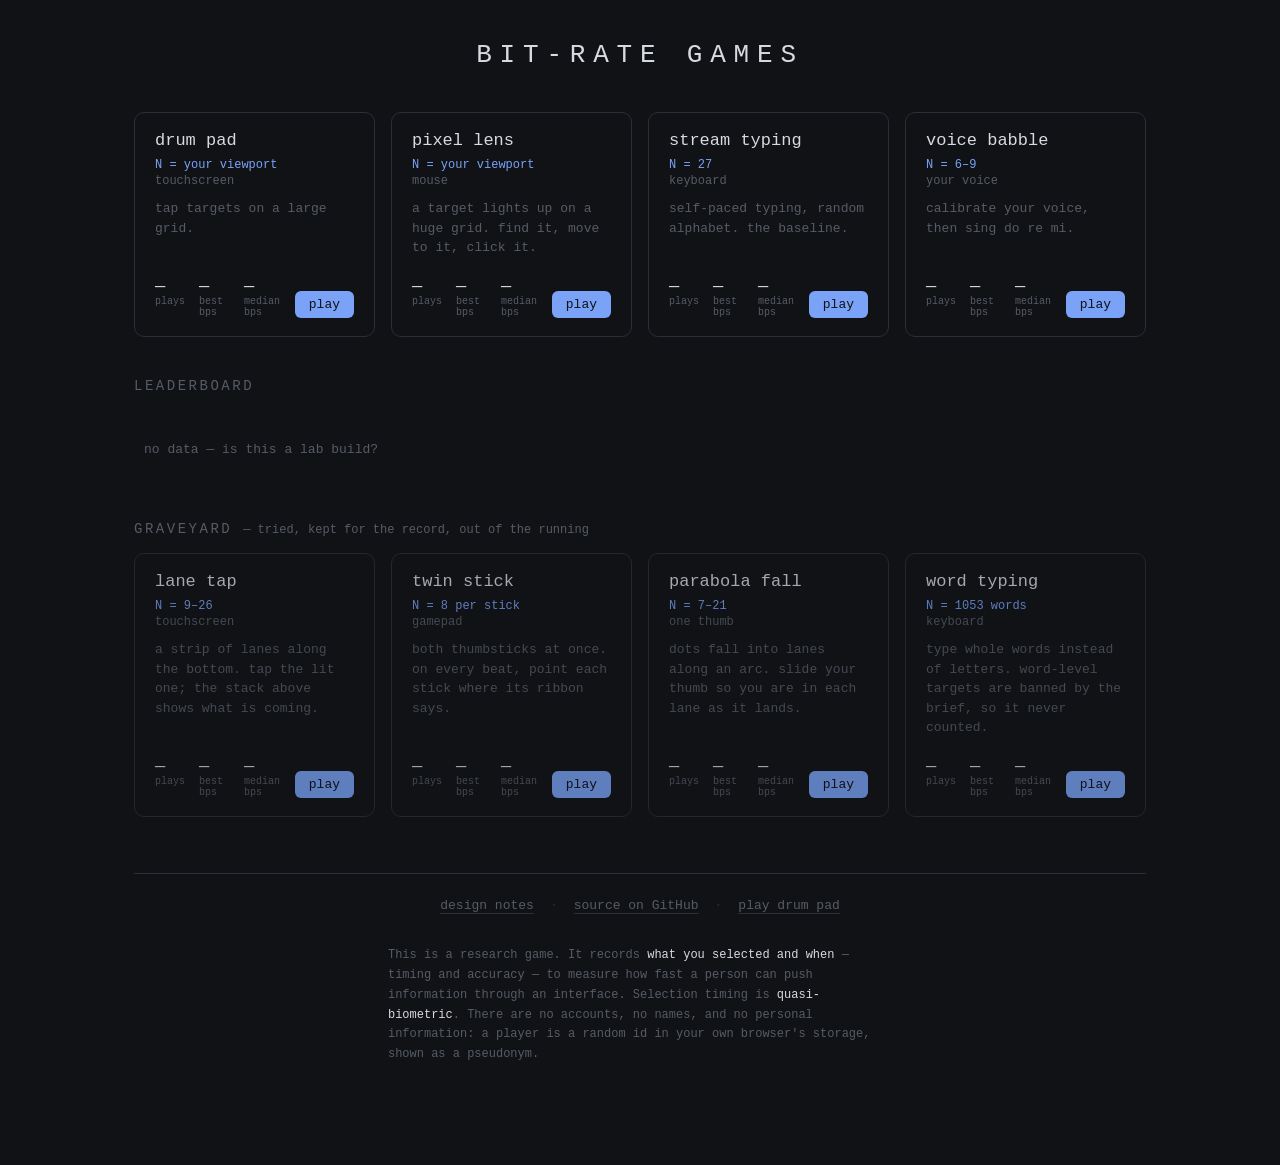
==== commit 61951525: "arm affordance, recommended-settings markers, consent to the footer, liveness fixes UI, in service o" ====
--- a/environments/index.html
+++ b/environments/index.html
@@ -38,11 +38,24 @@
        rationale the brief asks for, and the source. The README is self-hosted
        as well as visible on GitHub so it works before anyone clicks out. -->
   <footer id="gal-foot">
-    <a href="/readme">design notes</a>
-    <span class="sep">·</span>
-    <a href="https://github.com/maxbates/bitrate" target="_blank" rel="noopener">source on GitHub</a>
-    <span class="sep">·</span>
-    <a href="/env/drum-pad/">play drum pad</a>
+    <div class="gf-links">
+      <a href="/readme">design notes</a>
+      <span class="sep">·</span>
+      <a href="https://github.com/maxbates/bitrate" target="_blank" rel="noopener">source on GitHub</a>
+      <span class="sep">·</span>
+      <a href="/env/drum-pad/">play drum pad</a>
+    </div>
+    <!-- Consent notice. It sits here, below the links, rather than as a banner
+         over the game: it used to self-inject on every page, which put an
+         interstitial in front of the one flow being graded. Stated once, where
+         the collected data is actually on display. -->
+    <p class="gf-consent">
+      This is a research game. It records <b>what you selected and when</b> —
+      timing and accuracy — to measure how fast a person can push information
+      through an interface. Selection timing is <b>quasi-biometric</b>. There are
+      no accounts, no names, and no personal information: a player is a random id
+      in your own browser's storage, shown as a pseudonym.
+    </p>
   </footer>
 
 <script src="common/results.js"></script>
--- a/environments/gallery.css
+++ b/environments/gallery.css
@@ -213,7 +213,27 @@
 /* The separators are decoration between links; on a wrapped narrow layout the
    gap already does that job, so they only earn their place on one line. */
 #gal-foot .sep { color: var(--faint); }
+
+#gal-foot { flex-direction: column; }
+.gf-links {
+  display: flex;
+  flex-wrap: wrap;
+  justify-content: center;
+  gap: .5rem 1rem;
+}
+/* Consent notice: stated plainly, sized to be read rather than skimmed past.
+   Previously a fixed banner over every page — it belongs here instead, where
+   the data it describes is actually on display (the leaderboard above). */
+.gf-consent {
+  max-width: 70ch;
+  margin: 1.5rem auto 0;
+  color: var(--dim);
+  font-size: 12px;
+  line-height: 1.65;
+  text-align: left;
+}
+.gf-consent b { color: var(--fg); font-weight: normal; }
 @media (max-width: 480px) {
-  #gal-foot { flex-direction: column; gap: .75rem; }
-  #gal-foot .sep { display: none; }
-}
+  .gf-links { flex-direction: column; gap: .75rem; }
+  .gf-links .sep { display: none; }
+}
--- a/environments/common/results.css
+++ b/environments/common/results.css
@@ -316,18 +316,7 @@
 #res-footer .act { font-size: 14px; padding: 11px 16px; }
 
 
-/* Consent banner (spec §6) — fixed bottom strip, shown on the public deploy only. */
-#consent-banner {
-  position: fixed; left: 0; right: 0; bottom: 0; z-index: 9999;
-  display: flex; gap: 1rem; align-items: center; justify-content: center; flex-wrap: wrap;
-  padding: 0.7rem 1rem;
-  background: #12141a; color: #cfd3dc; border-top: 1px solid #2a2f3a;
-  font-family: ui-monospace, SFMono-Regular, Menlo, Consolas, monospace;
-  font-size: 13px; line-height: 1.5;
-}
-#consent-banner span { max-width: 74ch; }
-#consent-banner b { color: #ffd479; font-weight: normal; }
-#consent-banner button {
-  flex: none; cursor: pointer; padding: 0.4rem 1.1rem;
-  background: #2a6df4; color: #fff; border: 0; border-radius: 6px; font: inherit;
-}
+/* The consent banner that used to live here (a fixed bottom strip injected on
+   every non-loopback page) is gone. The deployed site is now the deliverable,
+   so a strip over the game sat between a grader and the flow being scored. The
+   notice moved into the gallery footer — see #gf-consent in gallery.css. */
